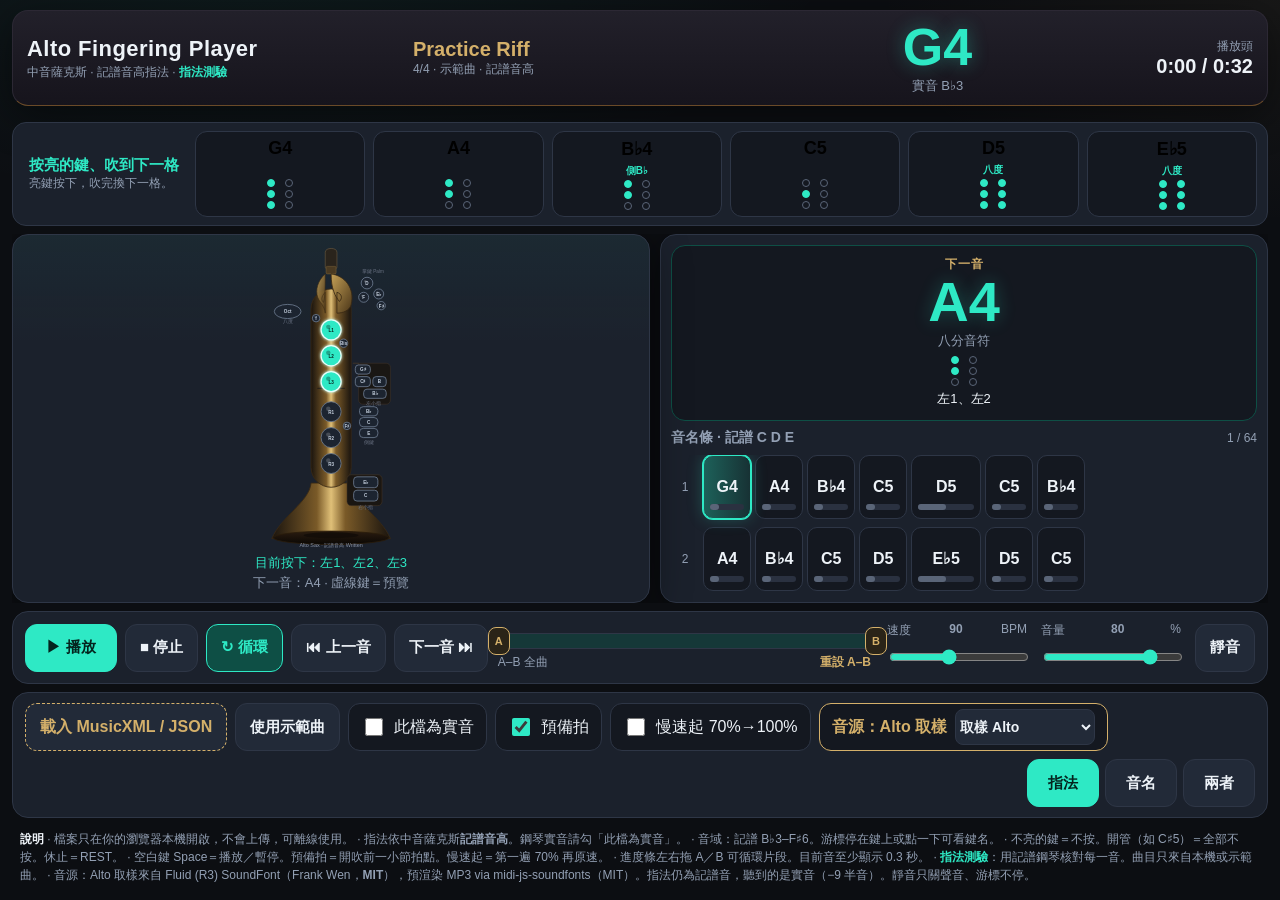
==== index.html @ 2d66747a "Initial release: Alto Fingering Player Static alto sax practice app with written-pitch fingering dia" ====
<!DOCTYPE html>
<html lang="zh-Hant">
<head>
  <meta charset="UTF-8" />
  <meta name="viewport" content="width=device-width, initial-scale=1, viewport-fit=cover" />
  <title>Alto Fingering Player · 中音薩克斯指法播放器</title>
  <meta name="description" content="Alto saxophone fingering practice player. Built-in demo, MusicXML import, live fingering diagram." />
  <link rel="stylesheet" href="styles.css" />
</head>
<body class="mode-fingering">
  <div id="app">
    <header class="topbar">
      <div class="brand">
        <h1>Alto Fingering Player</h1>
        <div class="sub">中音薩克斯 · 記譜音高指法 · <a href="fingering-test.html">指法測驗</a></div>
      </div>
      <div class="song-meta">
        <div class="song-title" id="song-title">Practice Riff</div>
        <div class="song-sub" id="song-sub">4/4 · 示範曲 · 寫法音高</div>
      </div>
      <div class="now-note">
        <div class="written-name" id="written-name">G4</div>
        <div class="concert-name" id="concert-name">實音 Concert B♭3</div>
      </div>
      <div class="clock">
        <div class="label">播放頭</div>
        <div class="time" id="clock">0:00 / 0:32</div>
      </div>
    </header>

    <div id="banner" class="banner" role="status"></div>

    <section class="onboarding" aria-label="Onboarding">
      <div class="onboard-copy">
        <strong>按亮的鍵、吹到下一格</strong>
        <span>亮鍵按下，吹完換下一格。</span>
      </div>
      <div class="onboard-notes" id="onboard-notes"></div>
    </section>

    <main class="stage">
      <section class="panel fingering-panel" aria-label="Fingering diagram">
        <div class="sax-stage">
          <div id="sax-mount"></div>
          <div class="status-overlay" id="status-overlay">休止</div>
          <div class="name-hero" id="name-hero">G4</div>
          <div class="count-overlay" id="count-overlay" hidden>
            <div class="count-num" id="count-num">1</div>
            <div class="count-sub">預備拍</div>
          </div>
        </div>
        <div class="pressed-line" id="pressed-line">目前按下：—</div>
        <div class="next-hint" id="next-hint">下一音：A4</div>
      </section>

      <section class="panel strip-panel" aria-label="Note strip">
        <article class="next-card" id="next-card" aria-live="polite">
          <div class="next-card-label">下一音</div>
          <div class="next-card-name" id="next-card-name">A4</div>
          <div class="next-card-dur" id="next-card-dur">八分音符</div>
          <div class="next-card-dots" id="next-card-dots"></div>
          <div class="next-card-keys" id="next-card-keys"></div>
        </article>
        <div class="strip-head">
          <h2>音名條 · 記譜 C D E</h2>
          <span id="strip-pos" class="song-sub">1 / 1</span>
        </div>
        <div class="strip-scroll" id="strip-scroll"></div>
      </section>
    </main>

    <section class="transport" aria-label="Transport">
      <div class="transport-btns">
        <button class="btn primary" id="btn-play" type="button">▶ 播放</button>
        <button class="btn" id="btn-stop" type="button">■ 停止</button>
        <button class="btn active" id="btn-loop" type="button">↻ 循環</button>
        <button class="btn" id="btn-prev" type="button">⏮ 上一音</button>
        <button class="btn" id="btn-next" type="button">下一音 ⏭</button>
      </div>
      <div class="progress-wrap">
        <div class="progress" id="progress" role="slider" aria-valuemin="0" aria-valuemax="100" aria-valuenow="0" aria-label="進度">
          <div class="progress-ab" id="progress-ab"></div>
          <div class="progress-fill" id="progress-fill"></div>
          <button type="button" class="ab-handle" id="handle-a" aria-label="A 段起點">A</button>
          <button type="button" class="ab-handle" id="handle-b" aria-label="B 段終點">B</button>
        </div>
        <div class="ab-meta">
          <span id="ab-label">A–B 全曲</span>
          <span id="pass-badge" class="pass-badge" hidden>第一遍 70%</span>
          <button type="button" class="ab-reset" id="ab-reset">重設 A–B</button>
        </div>
      </div>
      <div class="sliders">
        <div class="slider-block">
          <label>速度 <b id="tempo-val">90</b> BPM</label>
          <input id="tempo" type="range" min="40" max="160" value="90" />
        </div>
        <div class="slider-block">
          <label>音量 <b id="vol-val">80</b>%</label>
          <input id="volume" type="range" min="0" max="100" value="80" />
        </div>
        <button class="btn" id="btn-mute" type="button" title="靜音不停止指法游標">靜音</button>
      </div>
    </section>

    <section class="files" aria-label="File and display">
      <label class="file-btn">
        載入 MusicXML / JSON
        <input id="file-input" type="file" accept=".xml,.musicxml,.json,application/xml,application/json,text/xml" />
      </label>
      <button class="btn" id="btn-demo" type="button">使用示範曲</button>
      <label class="part-pick" id="part-wrap" hidden>
        聲部
        <select id="part-select" aria-label="選擇聲部"></select>
      </label>
      <label class="toggle" title="若檔案是鋼琴實音，勾選後會上移大六度（+9 半音）成中音薩克斯記譜">
        <input id="concert-toggle" type="checkbox" />
        此檔為實音
      </label>
      <label class="toggle coach" title="按下播放後先打一小節拍點再開始">
        <input id="count-in" type="checkbox" checked />
        預備拍
      </label>
      <label class="toggle coach" title="第一遍用設定速度的 70%，第二遍起原速">
        <input id="slow-start" type="checkbox" />
        慢速起 70%→100%
      </label>
      <label class="part-pick coach" title="指法仍是記譜音；聲音為實音（記譜 −9 半音）">
        音源：Alto 取樣
        <select id="voice-select" aria-label="音源">
          <option value="sample" selected>取樣 Alto</option>
          <option value="synth">後備合成音</option>
        </select>
      </label>
      <div class="mode-tabs" role="tablist" aria-label="Display mode">
        <button class="btn active" data-mode="fingering" type="button">指法</button>
        <button class="btn" data-mode="names" type="button">音名</button>
        <button class="btn" data-mode="both" type="button">兩者</button>
      </div>
    </section>

    <footer class="readme">
      <b>說明</b>
      · 檔案只在你的瀏覽器本機開啟，不會上傳，可離線使用。
      · 指法依中音薩克斯<strong>記譜音高</strong>。鋼琴實音請勾「此檔為實音」。
      · 音域：記譜 B♭3–F♯6。游標停在鍵上或點一下可看鍵名。
      · 不亮的鍵＝不按。開管（如 C♯5）＝全部不按。休止＝REST。
      · 空白鍵 Space＝播放／暫停。預備拍＝開吹前一小節拍點。慢速起＝第一遍 70% 再原速。
      · 進度條左右拖 A／B 可循環片段。目前音至少顯示 0.3 秒。
      · <a href="fingering-test.html">指法測驗</a>：用記譜鋼琴核對每一音。曲目只來自本機或示範曲。
      · 音源：Alto 取樣來自 Fluid (R3) SoundFont（Frank Wen，<strong>MIT</strong>），預渲染 MP3 via midi-js-soundfonts（MIT）。指法仍為記譜音，聽到的是實音（−9 半音）。靜音只關聲音、游標不停。
    </footer>
  </div>
  <div id="key-tip" class="key-tip" role="status"></div>

  <script src="fingerings.js"></script>
  <script src="parser.js"></script>
  <script src="demo.js"></script>
  <script src="sax-audio.js"></script>
  <script src="app.js"></script>
</body>
</html>
---- styles.css ----
:root {
  --bg: #0c0e12;
  --bg-2: #141820;
  --panel: #1b212c;
  --panel-2: #222a38;
  --wood: #3d2a18;
  --wood-edge: #6a4a28;
  --line: #2e3646;
  --text: #eef3f8;
  --muted: #93a0b4;
  --teal: #2ee9c5;
  --teal-2: #18b89a;
  --teal-dim: #0e4f45;
  --gold: #d4b06a;
  --warn: #ffb454;
  --danger: #ff6b7a;
  --rest: #7b8496;
  --shadow: 0 10px 40px rgba(0, 0, 0, 0.45);
  --radius: 16px;
  --font: "Noto Sans TC", "Source Han Sans TC", "PingFang TC", "Microsoft JhengHei",
    "Segoe UI", "Avenir Next", sans-serif;
  --mono: "Segoe UI", "Avenir Next", "Trebuchet MS", sans-serif;
}

*,
*::before,
*::after { box-sizing: border-box; }

html, body {
  margin: 0;
  padding: 0;
  background:
    radial-gradient(1200px 600px at 20% -10%, rgba(46, 233, 197, 0.07), transparent 50%),
    radial-gradient(900px 500px at 100% 0%, rgba(212, 176, 106, 0.06), transparent 45%),
    var(--bg);
  color: var(--text);
  font-family: var(--font);
  min-height: 100dvh;
}

button, input { font-family: inherit; }

#app {
  height: 100dvh;
  max-height: 100dvh;
  overflow: hidden;
  display: grid;
  grid-template-areas:
    "top"
    "banner"
    "onboard"
    "stage"
    "transport"
    "files"
    "footer";
  grid-template-rows: auto auto auto minmax(200px, 1fr) auto auto auto;
  gap: 8px;
  padding: 10px 12px 8px;
  max-width: 1400px;
  margin: 0 auto;
}
.topbar { grid-area: top; }
.banner { grid-area: banner; }
.onboarding { grid-area: onboard; }
.stage { grid-area: stage; }
.transport { grid-area: transport; }
.files { grid-area: files; }
footer.readme { grid-area: footer; }

/* ── Top bar ── */
.topbar {
  display: grid;
  grid-template-columns: minmax(140px, 0.9fr) minmax(120px, 1.1fr) auto minmax(90px, 0.6fr);
  gap: 10px;
  align-items: center;
  background: linear-gradient(180deg, #22202a 0%, #16141c 100%);
  border: 1px solid #2c2834;
  border-bottom-color: var(--wood-edge);
  border-radius: var(--radius);
  padding: 10px 14px;
  box-shadow: var(--shadow);
}

.brand {
  display: flex;
  flex-direction: column;
  gap: 2px;
  min-width: 0;
}
.brand h1 {
  margin: 0;
  font-size: clamp(16px, 2.4vw, 22px);
  letter-spacing: 0.02em;
  font-weight: 800;
}
.brand .sub {
  color: var(--muted);
  font-size: 12px;
}

.song-meta { min-width: 0; }
.song-title {
  font-size: clamp(15px, 2vw, 20px);
  font-weight: 700;
  color: var(--gold);
  white-space: nowrap;
  overflow: hidden;
  text-overflow: ellipsis;
}
.song-sub { color: var(--muted); font-size: 12px; }

.now-note {
  display: flex;
  flex-direction: column;
  align-items: center;
  justify-content: center;
  min-width: 110px;
}
.written-name {
  font-family: var(--mono);
  font-size: clamp(32px, 5vw, 52px);
  font-weight: 800;
  line-height: 1;
  color: var(--teal);
  text-shadow: 0 0 18px rgba(46, 233, 197, 0.35);
}
.concert-name {
  font-size: 13px;
  color: var(--muted);
  margin-top: 4px;
}
.clock {
  text-align: right;
  font-variant-numeric: tabular-nums;
}
.clock .time {
  font-size: 20px;
  font-weight: 700;
}
.clock .label { color: var(--muted); font-size: 12px; }

/* ── Banner ── */
.banner {
  display: none;
  background: #3a2218;
  color: #ffd7c2;
  border: 1px solid #7a4030;
  border-radius: 12px;
  padding: 8px 12px;
  font-size: 14px;
}
.banner.show { display: block; }

/* ── Onboarding ── */
.onboarding {
  display: flex;
  align-items: stretch;
  gap: 10px;
  background: var(--panel);
  border: 1px solid var(--line);
  border-radius: 14px;
  padding: 8px 10px;
  overflow-x: auto;
}
.onboard-copy {
  min-width: 132px;
  display: flex;
  flex-direction: column;
  justify-content: center;
  padding: 0 6px;
}
.onboard-copy strong {
  color: var(--teal);
  font-size: 15px;
}
.onboard-copy span { color: var(--muted); font-size: 12px; }
.onboard-notes {
  display: flex;
  gap: 8px;
  flex: 1;
}
.onboard-card {
  flex: 1 0 72px;
  background: var(--bg-2);
  border: 1px solid var(--line);
  border-radius: 12px;
  padding: 6px 8px;
  cursor: pointer;
  min-height: 64px;
  display: flex;
  flex-direction: column;
  align-items: center;
  gap: 4px;
}
.onboard-card:hover, .onboard-card.active {
  border-color: var(--teal);
  box-shadow: 0 0 0 1px var(--teal);
}
.onboard-card .n {
  font-weight: 800;
  font-size: 18px;
  font-family: var(--mono);
}
.mini-dots { display: flex; gap: 10px; }
.mini-col { display: flex; flex-direction: column; gap: 3px; }
.dot {
  width: 8px; height: 8px; border-radius: 50%;
  border: 1px solid #5a6578;
  background: transparent;
}
.dot.on { background: var(--teal); border-color: var(--teal); }
.oct-pip {
  font-size: 10px;
  color: var(--muted);
  height: 12px;
}
.oct-pip.on { color: var(--teal); font-weight: 700; }

/* ── Main ── */
.stage {
  display: grid;
  grid-template-columns: minmax(260px, 1.05fr) minmax(240px, 1fr);
  gap: 10px;
  min-height: 0;
  overflow: hidden;
}

.panel {
  background: var(--panel);
  border: 1px solid var(--line);
  border-radius: var(--radius);
  min-height: 0;
  box-shadow: var(--shadow);
}

.fingering-panel {
  position: relative;
  display: flex;
  flex-direction: column;
  padding: 8px 8px 6px;
  min-height: 0;
  overflow: hidden;
  background:
    linear-gradient(180deg, rgba(46, 233, 197, 0.04), transparent 30%),
    var(--panel);
}
.sax-stage {
  position: relative;
  flex: 1;
  min-height: 0;
  display: flex;
  align-items: center;
  justify-content: center;
}
#sax-mount {
  width: 100%;
  height: 100%;
  display: flex;
  justify-content: center;
}
.sax-svg {
  width: 100%;
  height: 100%;
  max-height: 100%;
  overflow: visible;
}

.key {
  fill: #1c2430;
  stroke: #6d7b90;
  stroke-width: 2;
  fill-opacity: 1;
  transition: fill 80ms linear, stroke 80ms linear, opacity 80ms linear;
}
.key.on {
  fill: #2ee9c5;
  stroke: #e7fffa;
  stroke-width: 3;
  fill-opacity: 1;
  filter: url(#keyGlow);
}
.key.ghost {
  fill: #2ee9c5;
  fill-opacity: 0.4;
  stroke: #2ee9c5;
  stroke-width: 2;
  stroke-dasharray: 4 3;
  stroke-opacity: 0.9;
}
.pearl-shine {
  fill: #ffffff;
  opacity: 0.18;
  pointer-events: none;
}
.key.on + .pearl-shine,
.key-wrap:has(.key.on) .pearl-shine { opacity: 0.35; fill: #042820; }
.key-label {
  font-size: 11px;
  font-weight: 700;
  fill: #c5d0de;
  text-anchor: middle;
  pointer-events: none;
  font-family: var(--mono);
}
.key-wrap:has(.key.on) .key-label { fill: #04241e; }
.key-wrap:has(.key.ghost) .key-label { fill: #e7fffa; }
.region-label {
  fill: #6b7384;
  font-size: 11px;
  text-anchor: middle;
  font-family: var(--font);
}
.sax-caption {
  fill: #8b95a8;
  font-size: 13px;
  text-anchor: middle;
}

.status-overlay {
  position: absolute;
  left: 50%;
  top: 12px;
  transform: translateX(-50%);
  font-size: 28px;
  font-weight: 800;
  letter-spacing: 0.12em;
  color: var(--rest);
  text-transform: uppercase;
  pointer-events: none;
  display: none;
  padding: 6px 16px;
  border-radius: 10px;
  background: rgba(12, 14, 18, 0.72);
}
.status-overlay.show { display: block; }
.status-overlay.warn { color: var(--danger); }

.name-hero {
  display: none;
  position: absolute;
  inset: auto 0 18px 0;
  text-align: center;
  font-family: var(--mono);
  font-size: clamp(64px, 12vw, 140px);
  font-weight: 900;
  line-height: 0.9;
  color: var(--teal);
  text-shadow: 0 0 30px rgba(46, 233, 197, 0.28);
  pointer-events: none;
}
.next-hint {
  text-align: center;
  color: var(--muted);
  font-size: 13px;
  padding: 2px 0 4px;
}
.next-hint b { color: var(--text); }

body.mode-names .sax-svg { opacity: 0.08; }
body.mode-names .name-hero { display: block; inset: 20% 0 auto 0; }
body.mode-both .name-hero { display: block; font-size: clamp(42px, 7vw, 84px); }

/* ── Note strip ── */
.strip-panel {
  display: flex;
  flex-direction: column;
  padding: 10px 10px 8px;
  min-width: 0;
  min-height: 0;
  overflow: hidden;
}
.next-card {
  flex: 0 0 auto;
  background: var(--bg-2);
  border: 1px solid var(--teal-dim);
  border-radius: 14px;
  padding: 10px 12px 12px;
  margin-bottom: 8px;
  text-align: center;
}
.next-card-label {
  font-size: 12px;
  color: var(--gold);
  font-weight: 700;
  letter-spacing: 0.08em;
}
.next-card-name {
  font-family: var(--mono);
  font-size: clamp(36px, 5vw, 56px);
  font-weight: 900;
  color: var(--teal);
  line-height: 1.05;
  text-shadow: 0 0 18px rgba(46, 233, 197, 0.28);
}
.next-card-dur {
  color: var(--muted);
  font-size: 13px;
  margin-bottom: 6px;
}
.next-card-dots {
  display: flex;
  justify-content: center;
  gap: 10px;
  margin: 4px 0;
}
.next-card-keys {
  font-size: 13px;
  color: var(--text);
  min-height: 1.3em;
}
.next-card.rest .next-card-name { color: var(--rest); }
.strip-head {
  display: flex;
  justify-content: space-between;
  align-items: baseline;
  margin-bottom: 8px;
}
.strip-head h2 {
  margin: 0;
  font-size: 14px;
  color: var(--muted);
  font-weight: 600;
}
.strip-scroll {
  position: relative;
  flex: 1;
  overflow: auto;
  display: flex;
  flex-direction: column;
  gap: 8px;
  padding-bottom: 4px;
  min-height: 0;
}
.bar-row {
  display: flex;
  align-items: stretch;
  gap: 4px;
  min-height: 64px;
}
.bar-num {
  width: 28px;
  flex: 0 0 28px;
  color: var(--muted);
  font-size: 12px;
  display: flex;
  align-items: center;
  justify-content: center;
}
.note-cell {
  position: relative;
  flex: 0 0 auto;
  min-width: 48px;
  border-radius: 10px;
  background: var(--bg-2);
  border: 1px solid var(--line);
  overflow: hidden;
  cursor: pointer;
  display: flex;
  flex-direction: column;
  justify-content: flex-end;
}
.note-cell.rest {
  background: repeating-linear-gradient(
    -45deg,
    #161a22,
    #161a22 6px,
    #1c222c 6px,
    #1c222c 12px
  );
}
.note-cell.current {
  border-color: var(--teal);
  box-shadow: 0 0 0 1px var(--teal), 0 0 16px rgba(46, 233, 197, 0.25);
  z-index: 1;
}
.note-cell.out { border-color: var(--danger); }
.dur-fill {
  position: absolute;
  left: 0; top: 0; bottom: 0;
  width: 100%;
  transform-origin: left center;
  background: linear-gradient(90deg, rgba(46, 233, 197, 0.35), rgba(46, 233, 197, 0.12));
  pointer-events: none;
}
.cell-name {
  position: relative;
  z-index: 1;
  padding: 6px 6px 8px;
  font-weight: 800;
  font-size: 16px;
  font-family: var(--mono);
  text-align: center;
}
.cell-dur {
  position: relative;
  z-index: 1;
  height: 6px;
  margin: 0 6px 8px;
  border-radius: 3px;
  background: #2a3140;
}
.cell-dur > i {
  display: block;
  height: 100%;
  border-radius: 3px;
  background: #5a6578;
}

/* ── Transport ── */
.transport {
  display: grid;
  grid-template-columns: auto 1fr auto;
  gap: 10px;
  align-items: center;
  background: var(--panel);
  border: 1px solid var(--line);
  border-radius: 16px;
  padding: 10px 12px;
}
.transport-btns {
  display: flex;
  flex-wrap: wrap;
  gap: 8px;
}
.btn {
  appearance: none;
  border: 1px solid var(--line);
  background: var(--panel-2);
  color: var(--text);
  min-height: 48px;
  min-width: 48px;
  padding: 8px 14px;
  border-radius: 12px;
  font-size: 15px;
  font-weight: 700;
  cursor: pointer;
}
.btn:hover { border-color: var(--teal-2); }
.btn.primary {
  background: var(--teal);
  color: #04241e;
  border-color: var(--teal);
  min-width: 92px;
}
.btn.active {
  background: var(--teal-dim);
  border-color: var(--teal);
  color: var(--teal);
}
#btn-mute.active {
  background: #3a2218;
  border-color: var(--danger);
  color: var(--danger);
}
.progress-wrap { min-width: 72px; padding-top: 10px; }
.progress {
  height: 16px;
  border-radius: 8px;
  background: #11151c;
  border: 1px solid var(--line);
  cursor: pointer;
  position: relative;
  overflow: visible;
}
.progress-ab {
  position: absolute;
  left: 0;
  top: 0;
  bottom: 0;
  width: 100%;
  background: rgba(46, 233, 197, 0.16);
  border-radius: 8px;
  pointer-events: none;
}
.progress-fill {
  position: relative;
  z-index: 1;
  height: 100%;
  width: 0%;
  background: linear-gradient(90deg, var(--teal-2), var(--teal));
  border-radius: 8px;
  pointer-events: none;
}
.ab-handle {
  position: absolute;
  top: 50%;
  z-index: 3;
  width: 22px;
  height: 28px;
  margin-left: -11px;
  transform: translateY(-50%);
  border: 1px solid var(--gold);
  background: #2a2418;
  color: var(--gold);
  font-size: 11px;
  font-weight: 800;
  border-radius: 8px;
  cursor: ew-resize;
  padding: 0;
  min-width: 22px;
  min-height: 28px;
  touch-action: none;
}
.ab-handle:hover, .ab-handle:focus { background: var(--gold); color: #1a140e; }
.ab-meta {
  display: flex;
  align-items: center;
  gap: 8px;
  margin-top: 4px;
  font-size: 12px;
  color: var(--muted);
}
.ab-reset {
  margin-left: auto;
  border: 0;
  background: transparent;
  color: var(--gold);
  font-weight: 700;
  cursor: pointer;
  font-size: 12px;
}
.pass-badge {
  background: var(--teal-dim);
  color: var(--teal);
  border-radius: 999px;
  padding: 1px 8px;
  font-weight: 700;
}
.count-overlay {
  position: absolute;
  inset: 0;
  display: flex;
  flex-direction: column;
  align-items: center;
  justify-content: center;
  background: rgba(8, 10, 14, 0.55);
  z-index: 4;
  pointer-events: none;
}
.count-overlay[hidden] { display: none !important; }
.count-num {
  font-size: clamp(64px, 12vw, 120px);
  font-weight: 900;
  color: var(--teal);
  line-height: 1;
  text-shadow: 0 0 30px rgba(46, 233, 197, 0.45);
}
.count-sub { color: var(--gold); font-weight: 700; letter-spacing: 0.12em; }
.sliders {
  display: flex;
  gap: 14px;
  align-items: center;
}
.slider-block {
  display: flex;
  flex-direction: column;
  gap: 2px;
  min-width: 140px;
}
.slider-block label {
  font-size: 12px;
  color: var(--muted);
  display: flex;
  justify-content: space-between;
}
input[type="range"] {
  width: 100%;
  accent-color: var(--teal);
  height: 28px;
}

/* ── Files ── */
.files {
  display: flex;
  flex-wrap: wrap;
  gap: 8px;
  align-items: center;
  background: var(--panel);
  border: 1px solid var(--line);
  border-radius: 16px;
  padding: 10px 12px;
}
.file-btn {
  display: inline-flex;
  align-items: center;
  min-height: 48px;
  padding: 8px 14px;
  border-radius: 12px;
  background: var(--panel-2);
  border: 1px dashed var(--gold);
  color: var(--gold);
  font-weight: 700;
  cursor: pointer;
}
.file-btn input { display: none; }
.part-pick {
  display: inline-flex;
  align-items: center;
  gap: 8px;
  min-height: 48px;
  padding: 0 12px;
  border-radius: 12px;
  background: var(--bg-2);
  border: 1px solid var(--gold);
  color: var(--gold);
  font-weight: 700;
}
.part-pick[hidden] { display: none; }
.part-pick select {
  background: var(--panel-2);
  color: var(--text);
  border: 1px solid var(--line);
  border-radius: 8px;
  min-height: 36px;
  min-width: 140px;
  font-size: 14px;
  font-weight: 700;
}
.pressed-line {
  text-align: center;
  font-size: 13px;
  color: var(--teal);
  padding: 2px 8px 0;
  min-height: 1.4em;
}
.key-tip {
  position: fixed;
  z-index: 80;
  pointer-events: none;
  background: #10161d;
  border: 1px solid var(--teal);
  color: var(--text);
  padding: 6px 10px;
  border-radius: 8px;
  font-size: 14px;
  font-weight: 700;
  display: none;
  transform: translate(-50%, -120%);
  box-shadow: 0 8px 24px rgba(0,0,0,0.45);
  white-space: nowrap;
  max-width: 90vw;
}
.key-tip.show { display: block; }
.key { cursor: pointer; }
.brand a, footer.readme a {
  color: var(--teal);
  font-weight: 700;
  text-decoration: none;
}
.brand a:hover, footer.readme a:hover { text-decoration: underline; }
.toggle {
  display: inline-flex;
  align-items: center;
  gap: 8px;
  min-height: 48px;
  padding: 0 12px;
  border-radius: 12px;
  background: var(--bg-2);
  border: 1px solid var(--line);
  cursor: pointer;
  user-select: none;
}
.toggle input { width: 18px; height: 18px; accent-color: var(--teal); }
.mode-tabs { display: flex; gap: 6px; margin-left: auto; }
.mode-tabs .btn { min-width: 72px; }
.mode-tabs .btn.active {
  background: var(--teal);
  color: #04241e;
  border-color: var(--teal);
}

footer.readme {
  color: var(--muted);
  font-size: 12px;
  line-height: 1.5;
  padding: 4px 8px 8px;
}
footer.readme b { color: var(--text); }

/* ── Responsive ── */
@media (max-width: 980px) and (orientation: portrait) {
  .topbar {
    grid-template-columns: 1fr auto auto;
  }
  .song-meta { display: none; }
  .transport {
    grid-template-columns: 1fr;
  }
  .sliders { width: 100%; }
  .slider-block { flex: 1; }
}

@media (max-width: 760px) and (orientation: portrait) {
  footer.readme { display: none; }
  .stage {
    grid-template-columns: 1fr;
    grid-template-rows: minmax(0, 1.25fr) minmax(0, 0.85fr);
  }
  .sax-svg { max-height: none; }
  .strip-panel { min-height: 0; }
  .mode-tabs { margin-left: 0; }
  .mode-tabs .btn { min-width: 56px; }
  .onboarding { padding: 6px 8px; }
  .onboard-card { min-height: 52px; flex: 1 0 58px; }
  .files { padding: 6px 8px; }
}

@media (orientation: landscape) and (max-height: 560px) {
  #app { padding: 4px 8px; gap: 4px; }
  .onboarding { display: none; }
  footer.readme { display: none; }
  .topbar { padding: 4px 10px; }
  .written-name { font-size: 28px; }
  .btn { min-height: 36px; min-width: 36px; padding: 4px 10px; font-size: 13px; }
  .files { padding: 2px 8px; }
  .files .file-btn, .files #btn-demo, .files .toggle:not(.coach) { display: none; }
  .transport {
    grid-template-columns: auto minmax(70px, 1fr) auto;
    padding: 4px 8px;
    gap: 8px;
  }
  .transport-btns { flex-wrap: nowrap; }
  .slider-block { min-width: 108px; }
  .stage { grid-template-columns: 1.15fr 0.85fr; min-height: 0; }
  .sax-stage { min-height: 0; }
  .next-hint { font-size: 11px; padding: 0; }
  .next-card { padding: 6px 8px; margin-bottom: 4px; }
  .next-card-name { font-size: 28px; }
  .next-card-dots, .next-card-dur { display: none; }
  .ab-meta { display: none; }
}

@media (orientation: landscape) and (max-width: 900px) {
  .stage { grid-template-columns: 1.15fr 0.85fr; }
  .song-meta { display: none; }
}

/* ── Fingering test page ── */
body.test-page #app {
  grid-template-areas:
    "top"
    "stage"
    "keys"
    "footer";
  grid-template-rows: auto minmax(200px, 1fr) auto auto;
  height: 100dvh;
}
body.test-page .stage {
  grid-template-columns: minmax(240px, 0.9fr) minmax(260px, 1.1fr);
}
.test-info {
  padding: 10px 12px;
  display: flex;
  flex-direction: column;
  gap: 8px;
  min-height: 0;
  overflow: auto;
}
.test-note {
  font-size: clamp(40px, 8vw, 72px);
  font-weight: 900;
  color: var(--teal);
  line-height: 1;
  font-family: var(--mono);
}
.test-keys-text {
  font-size: 16px;
  color: var(--text);
  line-height: 1.5;
}
.test-alt { color: var(--gold); font-size: 13px; }
.test-chart {
  font-size: 12px;
  color: var(--muted);
}
.keyboard-wrap {
  grid-area: keys;
  background: var(--panel);
  border: 1px solid var(--line);
  border-radius: 16px;
  padding: 10px 12px 12px;
  overflow-x: auto;
}
.keyboard-wrap h2 {
  margin: 0 0 8px;
  font-size: 14px;
  color: var(--muted);
  font-weight: 600;
}
.piano {
  position: relative;
  height: 112px;
  min-width: 720px;
  user-select: none;
}
.piano-white {
  display: flex;
  height: 100%;
}
.wkey {
  flex: 1 0 28px;
  border: 1px solid #1a1f28;
  border-radius: 0 0 8px 8px;
  background: linear-gradient(#f4f1ea, #cfc8b8);
  color: #1a140e;
  font-weight: 800;
  font-size: 11px;
  display: flex;
  align-items: flex-end;
  justify-content: center;
  padding-bottom: 6px;
  cursor: pointer;
}
.wkey.active {
  background: var(--teal);
  color: #04241e;
}
.piano-black {
  position: absolute;
  left: 0; right: 0; top: 0;
  height: 62%;
  pointer-events: none;
}
.bkey {
  position: absolute;
  width: 18px;
  height: 100%;
  background: linear-gradient(#2a3140, #11151c);
  border: 1px solid #000;
  border-radius: 0 0 5px 5px;
  color: #dce6f0;
  font-size: 10px;
  font-weight: 800;
  pointer-events: auto;
  cursor: pointer;
  display: flex;
  align-items: flex-end;
  justify-content: center;
  padding-bottom: 4px;
  transform: translateX(-50%);
}
.bkey.active {
  background: var(--teal-2);
  color: #04241e;
  border-color: var(--teal);
}
.chrom-row {
  display: flex;
  flex-wrap: wrap;
  gap: 4px;
  margin-top: 8px;
}
.chrom-btn {
  min-width: 48px;
  min-height: 36px;
  border-radius: 8px;
  border: 1px solid var(--line);
  background: var(--bg-2);
  color: var(--text);
  font-weight: 700;
  font-size: 12px;
  cursor: pointer;
}
.chrom-btn.active {
  background: var(--teal);
  color: #04241e;
  border-color: var(--teal);
}
@media (max-width: 760px) and (orientation: portrait) {
  body.test-page .stage { grid-template-columns: 1fr; }
}
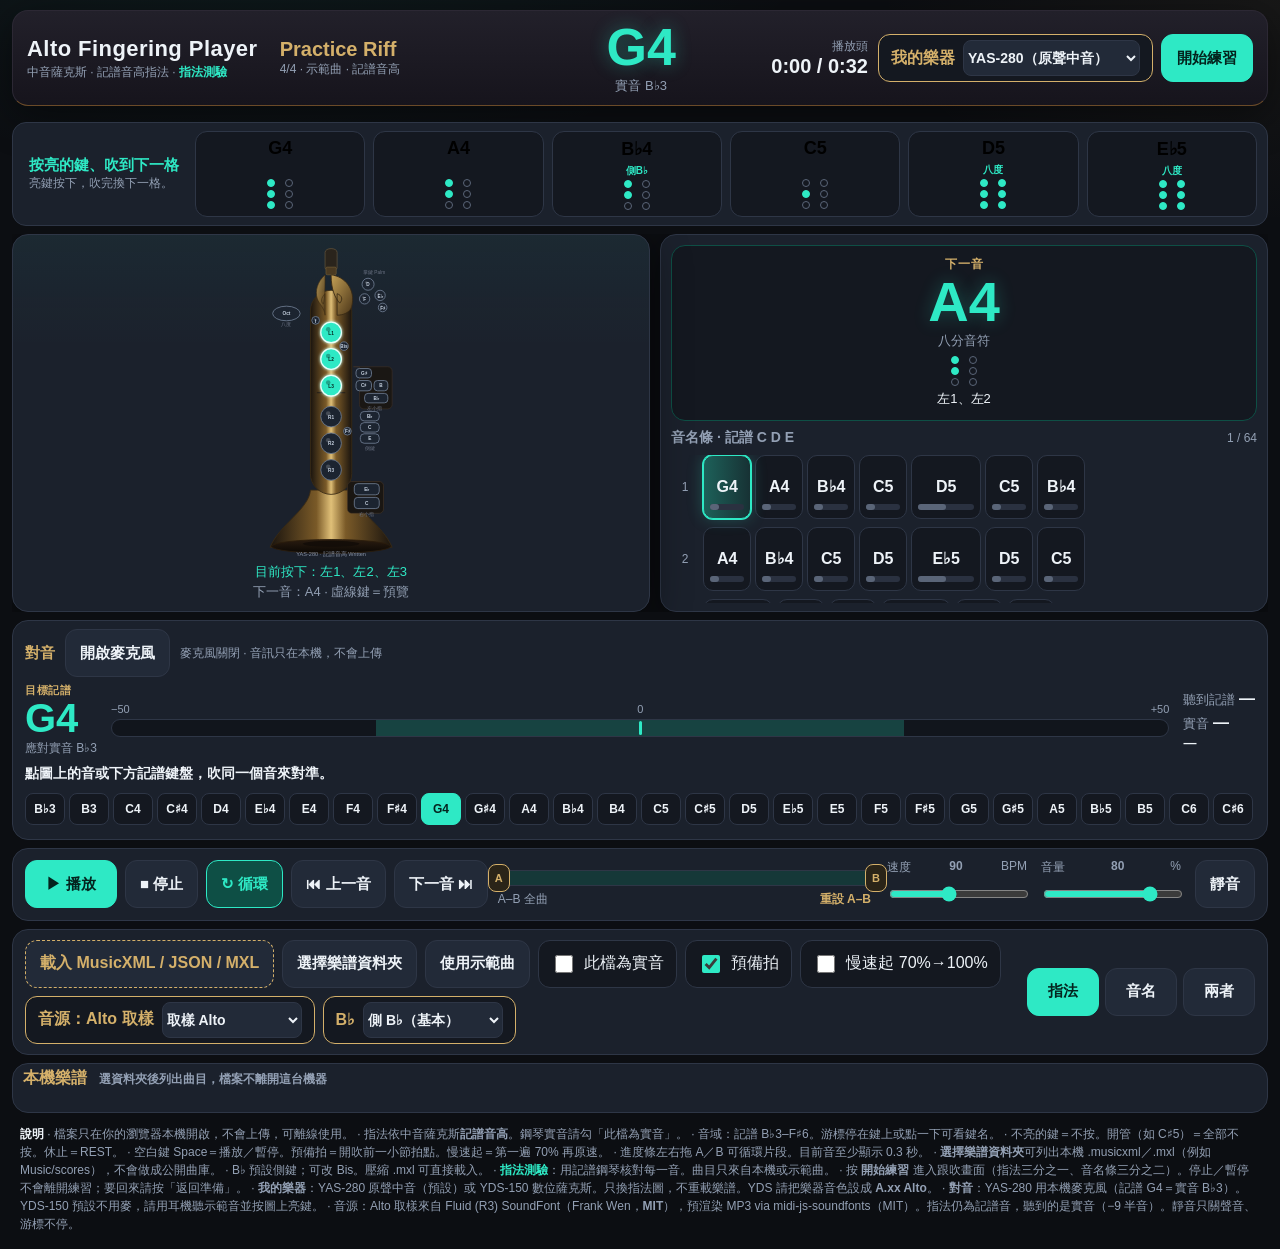
==== commit 0a91fe43: "Add practice mode, tuner, local library, and YAS-280/YDS-150 layouts Prepare vs practice UI for iPad" ====
--- a/index.html
+++ b/index.html
@@ -7,7 +7,7 @@
   <meta name="description" content="Alto saxophone fingering practice player. Built-in demo, MusicXML import, live fingering diagram." />
   <link rel="stylesheet" href="styles.css" />
 </head>
-<body class="mode-fingering">
+<body class="mode-fingering prepare">
   <div id="app">
     <header class="topbar">
       <div class="brand">
@@ -18,6 +18,7 @@
         <div class="song-title" id="song-title">Practice Riff</div>
         <div class="song-sub" id="song-sub">4/4 · 示範曲 · 寫法音高</div>
       </div>
+      <div class="inst-chip" id="inst-chip">YAS-280</div>
       <div class="now-note">
         <div class="written-name" id="written-name">G4</div>
         <div class="concert-name" id="concert-name">實音 Concert B♭3</div>
@@ -25,6 +26,18 @@
       <div class="clock">
         <div class="label">播放頭</div>
         <div class="time" id="clock">0:00 / 0:32</div>
+      </div>
+      <div class="top-actions">
+        <label class="part-pick prepare-only" title="只換指法圖，不重載樂譜">
+          我的樂器
+          <select id="instrument-select" aria-label="我的樂器">
+            <option value="yas-280" selected>YAS-280（原聲中音）</option>
+            <option value="yds-150">YDS-150（數位薩克斯）</option>
+          </select>
+        </label>
+        <button class="btn primary prepare-only" id="btn-practice" type="button">開始練習</button>
+        <button class="btn practice-only" id="btn-prepare" type="button">返回準備</button>
+        <button class="btn primary practice-only" id="btn-play-top" type="button">▶ 播放</button>
       </div>
     </header>
 
@@ -95,7 +108,7 @@
           <label>速度 <b id="tempo-val">90</b> BPM</label>
           <input id="tempo" type="range" min="40" max="160" value="90" />
         </div>
-        <div class="slider-block">
+        <div class="slider-block volume-block">
           <label>音量 <b id="vol-val">80</b>%</label>
           <input id="volume" type="range" min="0" max="100" value="80" />
         </div>
@@ -103,40 +116,95 @@
       </div>
     </section>
 
+    <section class="tuner" id="tuner" aria-label="對音">
+      <div class="tuner-head">
+        <h2>對音</h2>
+        <button class="btn" id="btn-mic" type="button">開啟麥克風</button>
+        <span class="tuner-status" id="tuner-status">麥克風關閉 · 音訊只在本機，不會上傳</span>
+        <span class="inst-hint" id="inst-hint" hidden>樂器請選 A.xx Alto 音色</span>
+      </div>
+      <div class="tuner-body">
+        <div class="tuner-target">
+          <div class="tuner-k">目標記譜</div>
+          <div class="tuner-big" id="tuner-target">G4</div>
+          <div class="tuner-sub" id="tuner-target-concert">應對實音 B♭3</div>
+        </div>
+        <div class="tuner-meter" aria-hidden="true">
+          <div class="tuner-scale"><span>−50</span><span>0</span><span>+50</span></div>
+          <div class="tuner-track">
+            <div class="tuner-green"></div>
+            <div class="tuner-needle" id="tuner-needle"></div>
+          </div>
+        </div>
+        <div class="tuner-heard">
+          <div>聽到記譜 <b id="tuner-heard-written">—</b></div>
+          <div>實音 <b id="tuner-heard-concert">—</b></div>
+          <div class="tuner-cents" id="tuner-cents">—</div>
+        </div>
+      </div>
+      <div class="tuner-verdict" id="tuner-verdict">點圖上的音或下方記譜鍵盤，吹同一個音來對準。</div>
+      <div class="tuner-keys" id="tuner-keys" role="group" aria-label="記譜音鍵盤"></div>
+    </section>
+
     <section class="files" aria-label="File and display">
-      <label class="file-btn">
-        載入 MusicXML / JSON
-        <input id="file-input" type="file" accept=".xml,.musicxml,.json,application/xml,application/json,text/xml" />
-      </label>
-      <button class="btn" id="btn-demo" type="button">使用示範曲</button>
-      <label class="part-pick" id="part-wrap" hidden>
-        聲部
-        <select id="part-select" aria-label="選擇聲部"></select>
-      </label>
-      <label class="toggle" title="若檔案是鋼琴實音，勾選後會上移大六度（+9 半音）成中音薩克斯記譜">
-        <input id="concert-toggle" type="checkbox" />
-        此檔為實音
-      </label>
-      <label class="toggle coach" title="按下播放後先打一小節拍點再開始">
-        <input id="count-in" type="checkbox" checked />
-        預備拍
-      </label>
-      <label class="toggle coach" title="第一遍用設定速度的 70%，第二遍起原速">
-        <input id="slow-start" type="checkbox" />
-        慢速起 70%→100%
-      </label>
-      <label class="part-pick coach" title="指法仍是記譜音；聲音為實音（記譜 −9 半音）">
-        音源：Alto 取樣
-        <select id="voice-select" aria-label="音源">
-          <option value="sample" selected>取樣 Alto</option>
-          <option value="synth">後備合成音</option>
-        </select>
-      </label>
+      <div class="files-scroll">
+        <label class="file-btn">
+          載入 MusicXML / JSON / MXL
+          <input id="file-input" type="file" accept=".xml,.musicxml,.mxl,.json,application/xml,application/vnd.recordare.musicxml,application/json,text/xml" />
+        </label>
+        <button class="btn" id="btn-folder" type="button" title="選本機資料夾，列出 .musicxml／.mxl，不上傳">選擇樂譜資料夾</button>
+        <input id="dir-input" type="file" hidden webkitdirectory multiple />
+        <button class="btn" id="btn-demo" type="button">使用示範曲</button>
+        <label class="part-pick" id="part-wrap" hidden>
+          聲部
+          <select id="part-select" aria-label="選擇聲部"></select>
+        </label>
+        <label class="toggle" title="若檔案是鋼琴實音，勾選後會上移大六度（+9 半音）成中音薩克斯記譜">
+          <input id="concert-toggle" type="checkbox" />
+          此檔為實音
+        </label>
+        <label class="toggle coach" title="按下播放後先打一小節拍點再開始">
+          <input id="count-in" type="checkbox" checked />
+          預備拍
+        </label>
+        <label class="toggle coach" title="第一遍用設定速度的 70%，第二遍起原速">
+          <input id="slow-start" type="checkbox" />
+          慢速起 70%→100%
+        </label>
+        <label class="part-pick coach" title="指法仍是記譜音；聲音為實音（記譜 −9 半音）">
+          音源：Alto 取樣
+          <select id="voice-select" aria-label="音源">
+            <option value="sample" selected>取樣 Alto</option>
+            <option value="synth">後備合成音</option>
+          </select>
+        </label>
+        <label class="part-pick coach" title="基本表用側 B♭；Bis 是左1旁小鍵，給已會側鍵的人改練">
+          B♭
+          <select id="bb-select" aria-label="B♭ 指法">
+            <option value="side" selected>側 B♭（基本）</option>
+            <option value="bis">Bis B♭（備用）</option>
+          </select>
+        </label>
+      </div>
       <div class="mode-tabs" role="tablist" aria-label="Display mode">
         <button class="btn active" data-mode="fingering" type="button">指法</button>
         <button class="btn" data-mode="names" type="button">音名</button>
         <button class="btn" data-mode="both" type="button">兩者</button>
       </div>
+    </section>
+
+    <section class="library" id="library" aria-label="本機樂譜">
+      <details id="library-panel">
+        <summary>
+          <span class="lib-summary-title">本機樂譜</span>
+          <span class="lib-summary-meta" id="library-meta">選資料夾後列出曲目，檔案不離開這台機器</span>
+        </summary>
+        <div class="lib-toolbar">
+          <input id="library-filter" type="search" placeholder="搜尋曲名" autocomplete="off" />
+          <span id="library-folder" class="lib-folder"></span>
+        </div>
+        <div class="lib-list" id="library-list"></div>
+      </details>
     </section>
 
     <footer class="readme">
@@ -147,7 +215,12 @@
       · 不亮的鍵＝不按。開管（如 C♯5）＝全部不按。休止＝REST。
       · 空白鍵 Space＝播放／暫停。預備拍＝開吹前一小節拍點。慢速起＝第一遍 70% 再原速。
       · 進度條左右拖 A／B 可循環片段。目前音至少顯示 0.3 秒。
+      · <strong>選擇樂譜資料夾</strong>可列出本機 .musicxml／.mxl（例如 Music/scores），不會做成公開曲庫。
+      · B♭ 預設側鍵；可改 Bis。壓縮 .mxl 可直接載入。
       · <a href="fingering-test.html">指法測驗</a>：用記譜鋼琴核對每一音。曲目只來自本機或示範曲。
+      · 按 <strong>開始練習</strong> 進入跟吹畫面（指法三分之一、音名條三分之二）。停止／暫停不會離開練習；要回來請按「返回準備」。
+      · <strong>我的樂器</strong>：YAS-280 原聲中音（預設）或 YDS-150 數位薩克斯。只換指法圖，不重載樂譜。YDS 請把樂器音色設成 <strong>A.xx Alto</strong>。
+      · <strong>對音</strong>：YAS-280 用本機麥克風（記譜 G4＝實音 B♭3）。YDS-150 預設不用麥，請用耳機聽示範音並按圖上亮鍵。
       · 音源：Alto 取樣來自 Fluid (R3) SoundFont（Frank Wen，<strong>MIT</strong>），預渲染 MP3 via midi-js-soundfonts（MIT）。指法仍為記譜音，聽到的是實音（−9 半音）。靜音只關聲音、游標不停。
     </footer>
   </div>
@@ -157,6 +230,8 @@
   <script src="parser.js"></script>
   <script src="demo.js"></script>
   <script src="sax-audio.js"></script>
+  <script src="library.js"></script>
+  <script src="tuner.js"></script>
   <script src="app.js"></script>
 </body>
 </html>
--- a/styles.css
+++ b/styles.css
@@ -44,16 +44,19 @@
   height: 100dvh;
   max-height: 100dvh;
   overflow: hidden;
+  min-width: 0;
   display: grid;
   grid-template-areas:
     "top"
     "banner"
     "onboard"
     "stage"
+    "tuner"
     "transport"
     "files"
+    "library"
     "footer";
-  grid-template-rows: auto auto auto minmax(200px, 1fr) auto auto auto;
+  grid-template-rows: auto auto auto minmax(180px, 1fr) auto auto auto auto auto;
   gap: 8px;
   padding: 10px 12px 8px;
   max-width: 1400px;
@@ -63,14 +66,19 @@
 .banner { grid-area: banner; }
 .onboarding { grid-area: onboard; }
 .stage { grid-area: stage; }
+.tuner { grid-area: tuner; }
 .transport { grid-area: transport; }
 .files { grid-area: files; }
+.library { grid-area: library; }
 footer.readme { grid-area: footer; }
+.topbar, .onboarding, .stage, .tuner, .transport, .files, .library, footer.readme {
+  min-width: 0;
+}
 
 /* ── Top bar ── */
 .topbar {
   display: grid;
-  grid-template-columns: minmax(140px, 0.9fr) minmax(120px, 1.1fr) auto minmax(90px, 0.6fr);
+  grid-template-columns: minmax(140px, 0.9fr) minmax(120px, 1.1fr) auto minmax(90px, 0.6fr) auto;
   gap: 10px;
   align-items: center;
   background: linear-gradient(180deg, #22202a 0%, #16141c 100%);
@@ -80,6 +88,32 @@
   padding: 10px 14px;
   box-shadow: var(--shadow);
 }
+.top-actions {
+  display: flex;
+  gap: 8px;
+  align-items: center;
+  justify-content: flex-end;
+}
+.inst-chip {
+  display: none;
+  align-items: center;
+  font-weight: 800;
+  color: var(--gold);
+  font-size: 13px;
+  border: 1px solid var(--gold);
+  border-radius: 999px;
+  padding: 4px 10px;
+  white-space: nowrap;
+}
+body.practice .inst-chip { display: inline-flex; }
+.inst-hint {
+  color: var(--gold);
+  font-size: 13px;
+  font-weight: 700;
+}
+.inst-hint[hidden] { display: none; }
+body.inst-yds-150 .tuner-meter,
+body.inst-yds-150 .tuner-heard { display: none; }
 
 .brand {
   display: flex;
@@ -359,6 +393,20 @@
 body.mode-names .sax-svg { opacity: 0.08; }
 body.mode-names .name-hero { display: block; inset: 20% 0 auto 0; }
 body.mode-both .name-hero { display: block; font-size: clamp(42px, 7vw, 84px); }
+
+body.prepare .practice-only { display: none !important; }
+body.practice .prepare-only { display: none !important; }
+
+body.prepare #app {
+  height: auto;
+  max-height: none;
+  min-height: 100dvh;
+  overflow: visible;
+}
+body.prepare .stage {
+  min-height: 220px;
+  max-height: min(42vh, 420px);
+}
 
 /* ── Note strip ── */
 .strip-panel {
@@ -672,13 +720,23 @@
 /* ── Files ── */
 .files {
   display: flex;
+  flex-wrap: nowrap;
+  gap: 8px;
+  align-items: center;
+  background: var(--panel);
+  border: 1px solid var(--line);
+  border-radius: 16px;
+  padding: 10px 12px;
+  min-width: 0;
+  max-width: 100%;
+}
+.files-scroll {
+  display: flex;
   flex-wrap: wrap;
   gap: 8px;
   align-items: center;
-  background: var(--panel);
-  border: 1px solid var(--line);
-  border-radius: 16px;
-  padding: 10px 12px;
+  flex: 1;
+  min-width: 0;
 }
 .file-btn {
   display: inline-flex;
@@ -761,7 +819,7 @@
   user-select: none;
 }
 .toggle input { width: 18px; height: 18px; accent-color: var(--teal); }
-.mode-tabs { display: flex; gap: 6px; margin-left: auto; }
+.mode-tabs { display: flex; gap: 6px; flex: 0 0 auto; }
 .mode-tabs .btn { min-width: 72px; }
 .mode-tabs .btn.active {
   background: var(--teal);
@@ -769,6 +827,101 @@
   border-color: var(--teal);
 }
 
+/* ── Local library ── */
+.library {
+  background: var(--panel);
+  border: 1px solid var(--line);
+  border-radius: 16px;
+  min-height: 0;
+  min-width: 0;
+}
+.library details { padding: 4px 10px 8px; }
+.library summary {
+  cursor: pointer;
+  display: flex;
+  align-items: baseline;
+  flex-wrap: wrap;
+  gap: 8px 12px;
+  min-height: 36px;
+  font-weight: 700;
+  list-style: none;
+}
+.library summary::-webkit-details-marker { display: none; }
+.lib-summary-title { color: var(--gold); }
+.lib-summary-meta {
+  color: var(--muted);
+  font-weight: 600;
+  font-size: 12px;
+}
+.lib-toolbar {
+  display: flex;
+  gap: 8px;
+  align-items: center;
+  margin: 6px 0;
+}
+.lib-toolbar input[type="search"] {
+  flex: 1;
+  min-height: 36px;
+  border-radius: 8px;
+  border: 1px solid var(--line);
+  background: var(--bg-2);
+  color: var(--text);
+  padding: 0 10px;
+  font-size: 14px;
+}
+.lib-folder {
+  color: var(--muted);
+  font-size: 12px;
+  white-space: nowrap;
+  overflow: hidden;
+  text-overflow: ellipsis;
+  max-width: 40%;
+}
+.lib-list {
+  display: flex;
+  flex-direction: column;
+  gap: 10px;
+  max-height: min(28vh, 260px);
+  overflow: auto;
+  padding-bottom: 4px;
+}
+.lib-empty {
+  margin: 4px 0 8px;
+  color: var(--muted);
+  font-size: 13px;
+}
+.lib-group h3 {
+  margin: 0 0 6px;
+  font-size: 12px;
+  color: var(--muted);
+  font-weight: 700;
+}
+.lib-songs {
+  display: flex;
+  flex-wrap: wrap;
+  gap: 6px;
+}
+.lib-song {
+  appearance: none;
+  border: 1px solid var(--line);
+  background: var(--bg-2);
+  color: var(--text);
+  border-radius: 10px;
+  padding: 8px 10px;
+  text-align: left;
+  cursor: pointer;
+  min-height: 44px;
+  max-width: 100%;
+}
+.lib-song:hover { border-color: var(--teal-2); }
+.lib-song.active {
+  border-color: var(--teal);
+  box-shadow: 0 0 0 1px var(--teal);
+  background: var(--teal-dim);
+}
+.lib-song-title { display: block; font-weight: 800; font-size: 14px; }
+.lib-song-file { display: block; font-size: 11px; color: var(--muted); }
+
 footer.readme {
   color: var(--muted);
   font-size: 12px;
@@ -780,9 +933,9 @@
 /* ── Responsive ── */
 @media (max-width: 980px) and (orientation: portrait) {
   .topbar {
-    grid-template-columns: 1fr auto auto;
+    grid-template-columns: 1fr auto auto auto;
   }
-  .song-meta { display: none; }
+  body.prepare .song-meta { display: none; }
   .transport {
     grid-template-columns: 1fr;
   }
@@ -802,18 +955,30 @@
   .mode-tabs .btn { min-width: 56px; }
   .onboarding { padding: 6px 8px; }
   .onboard-card { min-height: 52px; flex: 1 0 58px; }
-  .files { padding: 6px 8px; }
+  .files {
+    padding: 6px 8px;
+    flex-wrap: nowrap;
+  }
+  .files-scroll {
+    flex-wrap: nowrap;
+    overflow-x: auto;
+    -webkit-overflow-scrolling: touch;
+  }
+  .files-scroll > * { flex: 0 0 auto; }
+  .library .lib-list { max-height: 22vh; }
 }
 
 @media (orientation: landscape) and (max-height: 560px) {
   #app { padding: 4px 8px; gap: 4px; }
   .onboarding { display: none; }
   footer.readme { display: none; }
+  .library { display: none; }
   .topbar { padding: 4px 10px; }
   .written-name { font-size: 28px; }
   .btn { min-height: 36px; min-width: 36px; padding: 4px 10px; font-size: 13px; }
   .files { padding: 2px 8px; }
   .files .file-btn, .files #btn-demo, .files .toggle:not(.coach) { display: none; }
+  .files #btn-folder { display: none; }
   .transport {
     grid-template-columns: auto minmax(70px, 1fr) auto;
     padding: 4px 8px;
@@ -835,6 +1000,183 @@
   .song-meta { display: none; }
 }
 
+/* ── Tuner / 對音 ── */
+.tuner {
+  background: var(--panel);
+  border: 1px solid var(--line);
+  border-radius: 16px;
+  padding: 8px 12px 10px;
+  min-width: 0;
+}
+.tuner-head {
+  display: flex;
+  align-items: center;
+  gap: 10px;
+  flex-wrap: wrap;
+  margin-bottom: 6px;
+}
+.tuner-head h2 {
+  margin: 0;
+  font-size: 15px;
+  color: var(--gold);
+  font-weight: 800;
+}
+.tuner-status {
+  color: var(--muted);
+  font-size: 12px;
+}
+.tuner-body {
+  display: grid;
+  grid-template-columns: auto minmax(160px, 1fr) auto;
+  gap: 14px;
+  align-items: center;
+}
+.tuner-k { font-size: 11px; color: var(--gold); font-weight: 700; letter-spacing: 0.06em; }
+.tuner-big {
+  font-family: var(--mono);
+  font-size: clamp(28px, 4vw, 40px);
+  font-weight: 900;
+  color: var(--teal);
+  line-height: 1;
+}
+.tuner-sub { color: var(--muted); font-size: 12px; margin-top: 2px; }
+.tuner-meter { min-width: 0; }
+.tuner-scale {
+  display: flex;
+  justify-content: space-between;
+  font-size: 11px;
+  color: var(--muted);
+  margin-bottom: 4px;
+}
+.tuner-track {
+  position: relative;
+  height: 18px;
+  border-radius: 9px;
+  background: #11151c;
+  border: 1px solid var(--line);
+  overflow: hidden;
+}
+.tuner-green {
+  position: absolute;
+  left: 25%;
+  width: 50%;
+  top: 0; bottom: 0;
+  background: rgba(46, 233, 197, 0.22);
+}
+.tuner-needle {
+  position: absolute;
+  top: 1px; bottom: 1px;
+  width: 3px;
+  margin-left: -1.5px;
+  left: 50%;
+  background: var(--teal);
+  border-radius: 2px;
+  transition: left 80ms linear, background 80ms linear;
+}
+.tuner-heard {
+  font-size: 13px;
+  color: var(--muted);
+  line-height: 1.45;
+}
+.tuner-heard b { color: var(--text); font-size: 16px; }
+.tuner-cents { font-variant-numeric: tabular-nums; font-weight: 800; color: var(--text); }
+.tuner-verdict {
+  margin-top: 8px;
+  font-size: 14px;
+  font-weight: 700;
+  min-height: 1.4em;
+}
+.tuner-verdict.match { color: var(--teal); }
+.tuner-verdict.near { color: var(--warn); }
+.tuner-verdict.wrong, .tuner-verdict.off { color: var(--danger); }
+.tuner-verdict.silent { color: var(--muted); font-weight: 600; }
+.tuner-keys {
+  display: flex;
+  flex-wrap: nowrap;
+  gap: 4px;
+  margin-top: 8px;
+  overflow-x: auto;
+  padding-bottom: 4px;
+}
+.tuner-key {
+  appearance: none;
+  min-width: 40px;
+  min-height: 32px;
+  padding: 0 6px;
+  border-radius: 8px;
+  border: 1px solid var(--line);
+  background: var(--bg-2);
+  color: var(--text);
+  font-weight: 700;
+  font-size: 12px;
+  cursor: pointer;
+}
+.tuner-key.active {
+  background: var(--teal);
+  color: #04241e;
+  border-color: var(--teal);
+}
+
+/* ── Prepare / practice layout (iPad + laptop) ── */
+body.practice .onboarding,
+body.practice .files,
+body.practice .library,
+body.practice footer.readme,
+body.practice .next-card,
+body.practice .tuner,
+body.practice .next-hint,
+body.practice .brand {
+  display: none !important;
+}
+body.practice #btn-loop,
+body.practice #btn-prev,
+body.practice #btn-next,
+body.practice #btn-mute,
+body.practice .ab-handle,
+body.practice .progress-ab,
+body.practice .ab-meta,
+body.practice .volume-block {
+  display: none !important;
+}
+
+body.practice #app {
+  grid-template-areas:
+    "top"
+    "banner"
+    "stage"
+    "transport";
+  grid-template-rows: auto auto minmax(0, 1fr) auto;
+  max-width: none;
+  padding: 8px 12px;
+  gap: 6px;
+}
+body.practice .topbar {
+  grid-template-columns: minmax(100px, 1fr) auto auto auto auto;
+  padding: 6px 12px;
+}
+body.practice .song-sub { display: none; }
+body.practice .clock .label { display: none; }
+body.practice .written-name { font-size: clamp(28px, 4vw, 44px); }
+body.practice .topbar .btn { min-height: 40px; padding: 4px 12px; }
+body.practice .transport {
+  padding: 6px 10px;
+}
+body.practice .progress-wrap { padding-top: 4px; }
+body.practice .stage {
+  grid-template-columns: 1fr 2fr;
+}
+body.practice .sax-svg { opacity: 1 !important; }
+body.practice .name-hero { display: none !important; }
+body.practice .fingering-panel { padding: 6px; }
+body.practice .strip-panel { padding: 8px; }
+
+@media (max-width: 899px) {
+  body.practice .stage {
+    grid-template-columns: 1fr;
+    grid-template-rows: 32vh minmax(0, 1fr);
+  }
+}
+
 /* ── Fingering test page ── */
 body.test-page #app {
   grid-template-areas:
